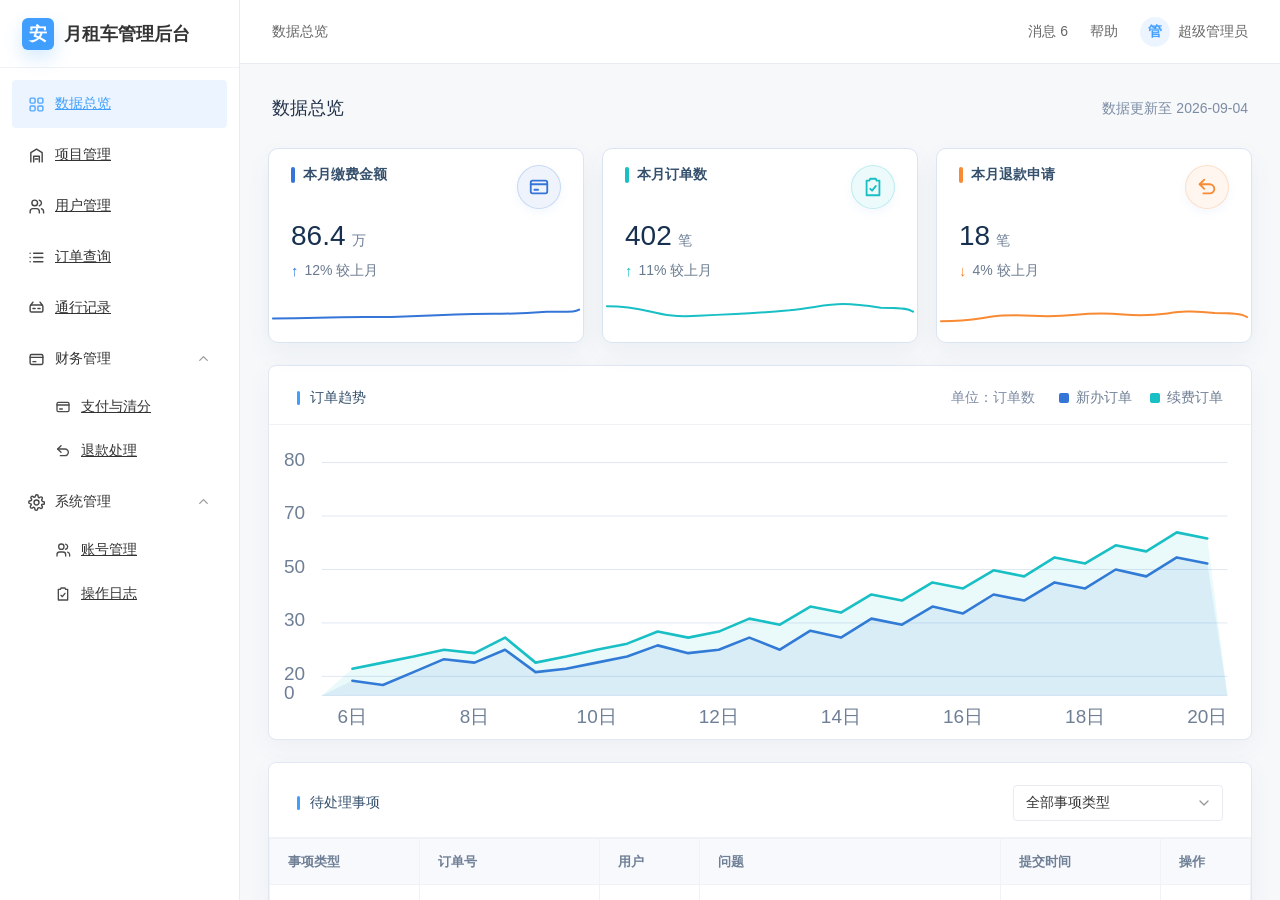
==== pages/dashboard.html @ 899faf57 "导入完整原型源码：页面、样式、脚本、静态页与资源 - css/ 共用样式与 9 个页面样式 - js/ 数据层、公共方法、各页面逻辑与 9 个页面渲染脚本 - pages/ 与 modals/ 独立静" ====
<!doctype html>
<html lang="zh-CN">
<head>
  <meta charset="UTF-8" />
  <meta name="viewport" content="width=device-width, initial-scale=1.0" />
  <title>数据总览 - 安商房车库月租PC管理后台</title>
  <link rel="stylesheet" href="../css/common.css">
  <link rel="stylesheet" href="../css/pages/dashboard.css">
</head>
<body>
  <section class="app">
    <aside class="sidebar">
      <div class="sidebar-logo"><div class="logo-mark">安</div><span>月租车管理后台</span></div>
      <nav class="menu">
        <a class="menu-item active" href="dashboard.html"><span class="menu-icon"><svg viewBox="0 0 24 24"><rect x="3" y="3" width="7" height="7" rx="1.5"/><rect x="14" y="3" width="7" height="7" rx="1.5"/><rect x="3" y="14" width="7" height="7" rx="1.5"/><rect x="14" y="14" width="7" height="7" rx="1.5"/></svg></span><span>数据总览</span></a>
        <a class="menu-item" href="project-list.html"><span class="menu-icon"><svg viewBox="0 0 24 24"><path d="M4 21V8l8-5 8 5v13"/><path d="M8 21v-8h8v8"/><path d="M10 17h4"/></svg></span><span>项目管理</span></a>
        <a class="menu-item" href="user-list.html"><span class="menu-icon"><svg viewBox="0 0 24 24"><path d="M16 21v-2a4 4 0 0 0-4-4H7a4 4 0 0 0-4 4v2"/><circle cx="9.5" cy="7" r="4"/><path d="M22 21v-2a4 4 0 0 0-3-3.87"/><path d="M16 3.13a4 4 0 0 1 0 7.75"/></svg></span><span>用户管理</span></a>
        <a class="menu-item" href="order-list.html"><span class="menu-icon"><svg viewBox="0 0 24 24"><path d="M8 6h13"/><path d="M8 12h13"/><path d="M8 18h13"/><path d="M3 6h.01"/><path d="M3 12h.01"/><path d="M3 18h.01"/></svg></span><span>订单查询</span></a>
        <a class="menu-item" href="passage-list.html"><span class="menu-icon"><svg viewBox="0 0 24 24"><rect x="3" y="7" width="18" height="10" rx="2"/><path d="M7 12h3"/><path d="M14 12h3"/><path d="M7 3l-3 4"/><path d="M17 3l3 4"/></svg></span><span>通行记录</span></a>
        <button class="menu-item menu-parent expanded"><span class="menu-parent-main"><span class="menu-icon"><svg viewBox="0 0 24 24"><rect x="3" y="5" width="18" height="14" rx="2"/><path d="M3 9h18"/><path d="M7 15h4"/></svg></span><span>财务管理</span></span><span class="menu-parent-arrow"><svg viewBox="0 0 24 24" aria-hidden="true"><path d="m6 9 6 6 6-6"/></svg></span></button>
        <div class="menu-submenu">
          <a class="menu-subitem" href="#"><span class="menu-subitem-icon"><svg viewBox="0 0 24 24"><rect x="3" y="5" width="18" height="14" rx="2"/><path d="M3 9h18"/><path d="M7 15h4"/></svg></span><span>支付与清分</span></a>
          <a class="menu-subitem" href="#"><span class="menu-subitem-icon"><svg viewBox="0 0 24 24"><path d="M9 14 4 9l5-5"/><path d="M4 9h11a5 5 0 1 1 0 10H8"/></svg></span><span>退款处理</span></a>
        </div>
        <button class="menu-item menu-parent expanded"><span class="menu-parent-main"><span class="menu-icon"><svg viewBox="0 0 24 24"><path d="M12 15.5a3.5 3.5 0 1 0 0-7 3.5 3.5 0 0 0 0 7Z"/><path d="M19.4 15a1.7 1.7 0 0 0 .34 1.88l.06.06a2 2 0 1 1-2.83 2.83l-.06-.06A1.7 1.7 0 0 0 15 19.4a1.7 1.7 0 0 0-1 .6 1.7 1.7 0 0 0-.4 1.1V21a2 2 0 0 1-4 0v-.1A1.7 1.7 0 0 0 8.6 19a1.7 1.7 0 0 0-1.88.34l-.06.06A2 2 0 1 1 3.83 16.57l.06-.06A1.7 1.7 0 0 0 4.6 15a1.7 1.7 0 0 0-.6-1 1.7 1.7 0 0 0-1.1-.4H3a2 2 0 0 1 0-4h.1A1.7 1.7 0 0 0 5 8.6a1.7 1.7 0 0 0-.34-1.88l-.06-.06A2 2 0 1 1 7.43 3.83l.06.06A1.7 1.7 0 0 0 9 4.6a1.7 1.7 0 0 0 1-.6 1.7 1.7 0 0 0 .4-1.1V3a2 2 0 0 1 4 0v.1A1.7 1.7 0 0 0 15 5a1.7 1.7 0 0 0 1.88-.34l.06-.06a2 2 0 1 1 2.83 2.83l-.06.06A1.7 1.7 0 0 0 19.4 9c.08.35.28.7.6 1 .32.32.68.52 1.1.6h.1a2 2 0 0 1 0 4h-.1a1.7 1.7 0 0 0-1.7.4Z"/></svg></span><span>系统管理</span></span><span class="menu-parent-arrow"><svg viewBox="0 0 24 24" aria-hidden="true"><path d="m6 9 6 6 6-6"/></svg></span></button>
        <div class="menu-submenu">
          <a class="menu-subitem" href="#"><span class="menu-subitem-icon"><svg viewBox="0 0 24 24"><path d="M16 21v-2a4 4 0 0 0-4-4H7a4 4 0 0 0-4 4v2"/><circle cx="9.5" cy="7" r="4"/><path d="M22 21v-2a4 4 0 0 0-3-3.87"/><path d="M16 3.13a4 4 0 0 1 0 7.75"/></svg></span><span>账号管理</span></a>
          <a class="menu-subitem" href="#"><span class="menu-subitem-icon"><svg viewBox="0 0 24 24"><path d="M9 3h6l1 2h3v16H5V5h3z"/><path d="M9 14l2 2 4-5"/></svg></span><span>操作日志</span></a>
        </div>
      </nav>
    </aside>
    <main class="main">
      <header class="topbar">
        <div class="breadcrumb">数据总览</div>
        <div class="topbar-actions"><span>消息 6</span><span>帮助</span><div class="account"><span class="avatar">管</span><span>超级管理员</span></div></div>
      </header>
      <section class="page">
        <div class="dashboard-page">
          <div class="dashboard-page-head">
            <h1 class="dashboard-page-title">数据总览</h1>
            <span class="dashboard-page-date">数据更新至 2026-09-04</span>
          </div>
          <section class="dashboard-section dashboard-overview-panel">
            <div class="dashboard-metric-grid">
              <div class="dashboard-metric" style="--dashboard-accent:#3475d7;--dashboard-icon-bg:rgba(52,117,215,.08);--dashboard-icon-border:rgba(52,117,215,.22)">
                <div class="dashboard-metric-head">
                  <div class="dashboard-metric-label">本月缴费金额</div>
                  <div class="dashboard-metric-icon"><svg viewBox="0 0 24 24"><rect x="3" y="5" width="18" height="14" rx="2"/><path d="M3 9h18"/><path d="M7 15h4"/></svg></div>
                </div>
                <div class="dashboard-metric-main">
                  <div class="dashboard-metric-value">86.4<span class="dashboard-metric-unit">万</span></div>
                  <div class="dashboard-metric-change"><span class="dashboard-metric-change-arrow">↑</span><span>12% 较上月</span></div>
                </div>
                <div class="dashboard-metric-sparkline"><svg viewBox="0 0 320 68" preserveAspectRatio="none" role="img" aria-label="本月缴费金额趋势"><path d="M 4 48 C 50 48, 50 46, 97 46 C 143 46, 143 44, 190 42 C 236 40, 236 43, 283 38 C 313 38, 313 38, 316 35" fill="none" stroke="#3475d7" stroke-width="2" stroke-linecap="round" stroke-linejoin="round" vector-effect="non-scaling-stroke"/></svg></div>
              </div>
              <div class="dashboard-metric" style="--dashboard-accent:#18bfc4;--dashboard-icon-bg:rgba(24,191,196,.08);--dashboard-icon-border:rgba(24,191,196,.22)">
                <div class="dashboard-metric-head">
                  <div class="dashboard-metric-label">本月订单数</div>
                  <div class="dashboard-metric-icon"><svg viewBox="0 0 24 24"><path d="M9 3h6l1 2h3v16H5V5h3z"/><path d="M9 14l2 2 4-5"/></svg></div>
                </div>
                <div class="dashboard-metric-main">
                  <div class="dashboard-metric-value">402<span class="dashboard-metric-unit">笔</span></div>
                  <div class="dashboard-metric-change"><span class="dashboard-metric-change-arrow">↑</span><span>11% 较上月</span></div>
                </div>
                <div class="dashboard-metric-sparkline"><svg viewBox="0 0 320 68" preserveAspectRatio="none" role="img" aria-label="本月订单数趋势"><path d="M 4 30 C 50 30, 50 48, 97 44 C 143 40, 143 42, 190 36 C 236 28, 236 22, 283 32 C 313 32, 313 36, 316 38" fill="none" stroke="#18bfc4" stroke-width="2" stroke-linecap="round" stroke-linejoin="round" vector-effect="non-scaling-stroke"/></svg></div>
              </div>
              <div class="dashboard-metric" style="--dashboard-accent:#f88a33;--dashboard-icon-bg:rgba(248,138,51,.08);--dashboard-icon-border:rgba(248,138,51,.22)">
                <div class="dashboard-metric-head">
                  <div class="dashboard-metric-label">本月退款申请</div>
                  <div class="dashboard-metric-icon"><svg viewBox="0 0 24 24"><path d="M9 14 4 9l5-5"/><path d="M4 9h11a5 5 0 1 1 0 10H8"/></svg></div>
                </div>
                <div class="dashboard-metric-main">
                  <div class="dashboard-metric-value">18<span class="dashboard-metric-unit">笔</span></div>
                  <div class="dashboard-metric-change"><span class="dashboard-metric-change-arrow">↓</span><span>4% 较上月</span></div>
                </div>
                <div class="dashboard-metric-sparkline"><svg viewBox="0 0 320 68" preserveAspectRatio="none" role="img" aria-label="本月退款申请趋势"><path d="M 4 52 C 50 52, 50 40, 97 44 C 143 48, 143 36, 190 42 C 236 48, 236 32, 283 40 C 313 40, 313 44, 316 46" fill="none" stroke="#f88a33" stroke-width="2" stroke-linecap="round" stroke-linejoin="round" vector-effect="non-scaling-stroke"/></svg></div>
              </div>
            </div>
          </section>
          <section class="dashboard-section dashboard-trend-panel">
            <div class="dashboard-trend-head">
              <h2 class="dashboard-trend-title">订单趋势</h2>
              <div class="dashboard-trend-meta">
                <span>单位：订单数</span>
                <div class="dashboard-trend-legend">
                  <span class="dashboard-trend-legend-item"><i class="dashboard-trend-legend-dot" style="background:#3475d7"></i>新办订单</span>
                  <span class="dashboard-trend-legend-item"><i class="dashboard-trend-legend-dot" style="background:#18bfc4"></i>续费订单</span>
                </div>
              </div>
            </div>
            <div class="dashboard-trend-chart">
              <svg class="dashboard-trend-svg" viewBox="0 0 1120 330" role="img" aria-label="2026-08-06 至 2026-09-04 新办订单和续费订单趋势">
                <g>
                  <line class="dashboard-chart-grid" x1="52" y1="18" x2="1102" y2="18"/><text class="dashboard-chart-axis" x="8" y="22">80</text>
                  <line class="dashboard-chart-grid" x1="52" y1="80" x2="1102" y2="80"/><text class="dashboard-chart-axis" x="8" y="84">70</text>
                  <line class="dashboard-chart-grid" x1="52" y1="142" x2="1102" y2="142"/><text class="dashboard-chart-axis" x="8" y="146">50</text>
                  <line class="dashboard-chart-grid" x1="52" y1="204" x2="1102" y2="204"/><text class="dashboard-chart-axis" x="8" y="208">30</text>
                  <line class="dashboard-chart-grid" x1="52" y1="266" x2="1102" y2="266"/><text class="dashboard-chart-axis" x="8" y="270">20</text>
                  <line class="dashboard-chart-grid" x1="52" y1="288" x2="1102" y2="288"/><text class="dashboard-chart-axis" x="8" y="292">0</text>
                </g>
                <polygon class="dashboard-chart-area" style="fill:#3475d7" points="52,288 87.4,271 122.8,276 158.2,261 193.6,246 229,250 264.4,235 299.8,261 335.2,257 370.6,250 406,243 441.4,230 476.8,239 512.2,235 547.6,221 583,235 618.4,213 653.8,221 689.2,199 724.6,206 760,185 795.4,193 830.8,171 866.2,178 901.6,157 937,164 972.4,142 1007.8,150 1043.2,128 1078.6,135 1102,288"/>
                <polyline class="dashboard-chart-line" style="stroke:#3475d7" points="87.4,271 122.8,276 158.2,261 193.6,246 229,250 264.4,235 299.8,261 335.2,257 370.6,250 406,243 441.4,230 476.8,239 512.2,235 547.6,221 583,235 618.4,213 653.8,221 689.2,199 724.6,206 760,185 795.4,193 830.8,171 866.2,178 901.6,157 937,164 972.4,142 1007.8,150 1043.2,128 1078.6,135"/>
                <polygon class="dashboard-chart-area" style="fill:#18bfc4" points="52,288 87.4,257 122.8,250 158.2,243 193.6,235 229,239 264.4,221 299.8,250 335.2,243 370.6,235 406,228 441.4,214 476.8,221 512.2,214 547.6,199 583,206 618.4,185 653.8,192 689.2,171 724.6,178 760,157 795.4,164 830.8,143 866.2,150 901.6,128 937,135 972.4,114 1007.8,121 1043.2,99 1078.6,106 1102,288"/>
                <polyline class="dashboard-chart-line" style="stroke:#18bfc4" points="87.4,257 122.8,250 158.2,243 193.6,235 229,239 264.4,221 299.8,250 335.2,243 370.6,235 406,228 441.4,214 476.8,221 512.2,214 547.6,199 583,206 618.4,185 653.8,192 689.2,171 724.6,178 760,157 795.4,164 830.8,143 866.2,150 901.6,128 937,135 972.4,114 1007.8,121 1043.2,99 1078.6,106"/>
                <g>
                  <text class="dashboard-chart-axis" text-anchor="middle" x="87.4" y="320">6日</text>
                  <text class="dashboard-chart-axis" text-anchor="middle" x="229" y="320">8日</text>
                  <text class="dashboard-chart-axis" text-anchor="middle" x="370.6" y="320">10日</text>
                  <text class="dashboard-chart-axis" text-anchor="middle" x="512.2" y="320">12日</text>
                  <text class="dashboard-chart-axis" text-anchor="middle" x="653.8" y="320">14日</text>
                  <text class="dashboard-chart-axis" text-anchor="middle" x="795.4" y="320">16日</text>
                  <text class="dashboard-chart-axis" text-anchor="middle" x="937" y="320">18日</text>
                  <text class="dashboard-chart-axis" text-anchor="middle" x="1078.6" y="320">20日</text>
                </g>
              </svg>
            </div>
          </section>
          <section class="dashboard-section dashboard-pending-panel">
            <div class="dashboard-pending-head">
              <h2 class="dashboard-trend-title">待处理事项</h2>
              <div class="dashboard-pending-head-actions">
                <div class="filter-dropdown">
                  <button class="select-trigger" type="button"><span>全部事项类型</span><svg viewBox="0 0 24 24" aria-hidden="true"><path d="m6 9 6 6 6-6"/></svg></button>
                  <div class="select-menu" role="listbox">
                    <button type="button" class="select-option active">全部事项类型</button>
                    <button type="button" class="select-option">通行同步异常</button>
                    <button type="button" class="select-option">退款待审批</button>
                    <button type="button" class="select-option">退款待线下处理</button>
                  </div>
                </div>
              </div>
            </div>
            <div class="dashboard-pending-table-wrap">
              <table class="dashboard-pending-table">
                <thead>
                  <tr>
                    <th style="width:150px">事项类型</th>
                    <th style="width:180px">订单号</th>
                    <th style="width:100px">用户</th>
                    <th>问题</th>
                    <th style="width:160px">提交时间</th>
                    <th style="width:90px">操作</th>
                  </tr>
                </thead>
                <tbody>
                  <tr>
                    <td><span class="tag tag-warning">通行同步异常</span></td>
                    <td>AS202608280017</td>
                    <td>陈涛</td>
                    <td class="pending-issue">等待一路停车平台回执，支持重新同步</td>
                    <td>2026-08-28 11:30</td>
                    <td><button class="btn-text pending-action">去处理</button></td>
                  </tr>
                  <tr>
                    <td><span class="tag tag-warning">退款待审批</span></td>
                    <td>AS20260812009</td>
                    <td>周伟</td>
                    <td class="pending-issue">车辆出售，提前结束月租，预计退款 ¥860.00</td>
                    <td>2026-08-28 10:16</td>
                    <td><button class="btn-text pending-action">去审核</button></td>
                  </tr>
                  <tr>
                    <td><span class="tag tag-warning">退款待线下处理</span></td>
                    <td>AS202608280017</td>
                    <td>陈涛</td>
                    <td class="pending-issue">退款审批已通过，等待登记线下退款结果</td>
                    <td>2026-08-29 09:18</td>
                    <td><button class="btn-text pending-action">去登记</button></td>
                  </tr>
                </tbody>
              </table>
            </div>
          </section>
        </div>
      </section>
    </main>
  </section>
</body>
</html>
---- css/common.css ----
:root {
      --as-primary: #409eff;
      --as-primary-hover: #66b1ff;
      --as-primary-active: #3a8ee6;
      --as-primary-soft: rgba(64, 158, 255, 0.10);
      --as-primary-light: #ecf5ff;
      --as-bg-page: #f7f8fa;
      --as-bg-sidebar: #ffffff;
      --as-bg-card: #ffffff;
      --as-bg-table-head: #eef2f6;
      --as-bg-table-stripe: #fafbfe;
      --as-text-main: #333333;
      --as-text-sub: #666666;
      --as-text-muted: #999999;
      --as-text-inverse: #ffffff;
      --as-border: #e8ebf2;
      --as-border-light: #f0f2f5;
      --as-success: #14c075;
      --as-warning: #f88a33;
      --as-danger: #f66867;
      --as-info: #409eff;
      --as-chart-cyan: #00cc99;
      --as-shadow: 0 4px 14px rgba(36, 56, 128, 0.04);
    }

* { box-sizing: border-box; }

html {
      min-height: 100%;
      background: var(--as-bg-page);
    }

body {
      margin: 0;
      min-height: 100vh;
      font-family: -apple-system, BlinkMacSystemFont, "Segoe UI", "PingFang SC", "Microsoft YaHei", Arial, sans-serif;
      font-size: 14px;
      color: var(--as-text-main);
      background: #f7f8fa;
      overflow: hidden;
    }

button, input, select, textarea { font: inherit; }

button { cursor: pointer; }

.form-item { margin-bottom: 18px; }

.form-label { margin-bottom: 8px; color: var(--as-text-sub); }

.form-control {
      width: 100%;
      height: 38px;
      border: 1px solid var(--as-border);
      border-radius: 4px;
      padding: 0 12px;
      color: var(--as-text-main);
      background: #fff;
      outline: none;
    }

.form-control:focus { border-color: var(--as-primary); box-shadow: 0 0 0 3px var(--as-primary-soft); }

.app { height: 100vh; display: grid; grid-template-columns: 240px 1fr; overflow: hidden; background: #f7f8fa; }

.hidden { display: none !important; }

.sidebar {
      background: var(--as-bg-sidebar);
      border-right: 1px solid var(--as-border);
      display: flex;
      flex-direction: column;
      min-width: 0;
    }

.sidebar-logo {
      height: 68px;
      display: flex;
      align-items: center;
      gap: 10px;
      padding: 0 22px;
      font-size: 18px;
      font-weight: 700;
      color: var(--as-text-main);
      border-bottom: 1px solid var(--as-border-light);
      white-space: nowrap;
    }

.logo-mark {
      width: 32px;
      height: 32px;
      border-radius: 6px;
      background: var(--as-primary);
      color: #fff;
      display: grid;
      place-items: center;
      font-weight: 700;
      box-shadow: 0 8px 18px rgba(64, 158, 255, 0.22);
    }

.menu { padding: 12px 0 18px; overflow: auto; }

.menu-item {
      height: 48px;
      margin: 0 12px 3px;
      padding: 0 15px;
      border-radius: 4px;
      display: flex;
      align-items: center;
      gap: 10px;
      font-size: 14px;
      font-weight: 400;
      color: var(--as-text-main);
      border: 0;
      background: transparent;
      width: calc(100% - 24px);
      text-align: left;
    }

.menu-item:hover { background: #f4f7ff; color: var(--as-primary); }

.menu-item.active { background: var(--as-primary-light); color: var(--as-primary); font-weight: 400; box-shadow: none; }

.menu-icon { width: 18px; height: 18px; display: grid; place-items: center; color: currentColor; opacity: .9; }

.menu-icon svg { width: 17px; height: 17px; stroke: currentColor; stroke-width: 2; fill: none; stroke-linecap: round; stroke-linejoin: round; }

.menu-parent { justify-content: space-between; }

.menu-parent-main { display: inline-flex; align-items: center; gap: 10px; min-width: 0; }

.menu-parent-arrow { width: 16px; height: 16px; display: grid; place-items: center; color: var(--as-text-muted); transition: transform .16s ease; }

.menu-parent-arrow svg { width: 15px; height: 15px; stroke: currentColor; stroke-width: 2; fill: none; stroke-linecap: round; stroke-linejoin: round; }

.menu-parent.expanded .menu-parent-arrow { transform: rotate(180deg); }

.menu-submenu { padding: 0 0 4px; }

.menu-subitem { height: 42px; margin: 0 12px 2px; padding: 0 15px 0 43px; border: 0; border-radius: 4px; background: transparent; color: var(--as-text-main); font-size: 14px; font-weight: 400; text-align: left; width: calc(100% - 24px); display: flex; align-items: center; gap: 10px; }

.menu-subitem:hover { background: #f4f7ff; color: var(--as-primary); }

.menu-subitem.active { background: var(--as-primary-light); color: var(--as-primary); }

.menu-subitem-icon { width: 16px; height: 16px; display: grid; place-items: center; color: currentColor; opacity: .88; }

.menu-subitem-icon svg { width: 16px; height: 16px; stroke: currentColor; stroke-width: 2; fill: none; stroke-linecap: round; stroke-linejoin: round; }

.main { min-width: 0; min-height: 0; display: grid; grid-template-rows: 64px 1fr; }

.topbar {
      height: 64px;
      background: #fff;
      border-bottom: 1px solid var(--as-border);
      display: flex;
      align-items: center;
      justify-content: space-between;
      padding: 0 32px;
    }

.breadcrumb { color: var(--as-text-sub); }

.topbar-actions { display: flex; align-items: center; gap: 22px; color: var(--as-text-sub); }

.account { display: flex; align-items: center; gap: 8px; }

.avatar { width: 30px; height: 30px; border-radius: 50%; display: grid; place-items: center; color: var(--as-primary); background: var(--as-primary-soft); font-weight: 700; }

.page { min-height: 0; overflow: auto; padding: 24px 28px 34px; }

.page-header { display: flex; flex-wrap: wrap; align-items: center; justify-content: space-between; gap: 12px; min-width: 0; margin-bottom: 18px; }

.page-title { font-size: 24px; line-height: 1.25; font-weight: 700; margin: 0; }

.btn {
      height: 36px;
      padding: 0 16px;
      border-radius: 4px;
      border: 1px solid var(--as-border);
      background: #fff;
      color: var(--as-text-main);
      display: inline-flex;
      align-items: center;
      justify-content: center;
      gap: 6px;
      white-space: nowrap;
    }

.btn:hover { border-color: var(--as-primary); color: var(--as-primary); }

.btn-primary { background: var(--as-primary); border-color: var(--as-primary); color: #fff; }

.btn-primary:hover { background: var(--as-primary-hover); border-color: var(--as-primary-hover); color: #fff; }

.btn-danger { background: var(--as-danger); border-color: var(--as-danger); color: #fff; }

.btn-text { height: auto; padding: 0; border: 0; background: transparent; color: var(--as-primary); }

.btn-text.danger { color: var(--as-danger); }

.modal.invoice-preview-modal { width: min(760px, calc(100vw - 48px)); max-height: calc(100vh - 48px); }
.modal.invoice-preview-modal .modal-body { max-height: calc(100vh - 180px); overflow: auto; background: #f6f8fb; }

.panel {
      background: #fff;
      border-radius: 10px;
      border: 1px solid #dbe5f2;
      box-shadow: 0 10px 26px rgba(39, 79, 143, .06);
      margin-bottom: 18px;
      overflow: hidden;
    }

.list-panel {
      background: #fff;
      border-radius: 10px;
      border: 1px solid #dbe5f2;
      box-shadow: 0 10px 26px rgba(39, 79, 143, .06);
      overflow: hidden;
    }

.list-panel > .filter-bar {
      margin-bottom: 14px;
      padding: 0;
      border-bottom: 0;
      background: transparent;
      gap: 8px 10px;
    }

.list-panel > .tabs {
      padding: 0 0 14px;
      background: transparent;
    }

.list-panel > table,
    .list-panel > .pager {
      background: #fff;
    }

.list-panel > table {
      border-radius: 0;
      overflow: hidden;
    }

.list-panel > .pager {
      border-radius: 0;
    }

.panel-header {
      min-height: 56px;
      display: flex;
      align-items: center;
      justify-content: space-between;
      padding: 0 22px;
      border-bottom: 1px solid var(--as-border-light);
    }

.data-panel-title { font-size: 16px; font-weight: 700; }

.filter-bar { display: flex; flex-wrap: wrap; gap: 12px 14px; align-items: center; padding: 18px 22px; border-bottom: 1px solid var(--as-border-light); background: #fff; }

.input, .select {
      height: 36px;
      min-width: 160px;
      border: 1px solid var(--as-border);
      border-radius: 4px;
      background: #fff;
      color: var(--as-text-main);
      padding: 0 12px;
      display: inline-flex;
      align-items: center;
    }

input.input { outline: none; }

input.input:focus, .select-trigger:focus { border-color: var(--as-primary); box-shadow: 0 0 0 3px var(--as-primary-soft); }

/* 日期输入框：日历图标移到最右边 */
input[type="date"].input {
  padding-right: 12px;
  position: relative;
  display: flex;
  flex-direction: row-reverse;
  justify-content: flex-start;
}

input[type="date"].input::-webkit-calendar-picker-indicator {
  position: absolute;
  right: 12px;
  cursor: pointer;
}

.filter-dropdown { position: relative; min-width: 164px; }

.select-trigger {
      height: 36px;
      width: 100%;
      border: 1px solid var(--as-border);
      border-radius: 4px;
      background: #fff;
      color: var(--as-text-main);
      padding: 0 10px 0 12px;
      outline: none;
      display: flex;
      align-items: center;
      justify-content: space-between;
      text-align: left;
    }

.select-trigger:hover, .filter-dropdown.open .select-trigger { border-color: var(--as-primary); }

.select-trigger svg { width: 16px; height: 16px; stroke: var(--as-text-muted); stroke-width: 2; fill: none; stroke-linecap: round; stroke-linejoin: round; transition: transform .16s ease; }

.filter-dropdown.open .select-trigger svg { transform: rotate(180deg); stroke: var(--as-primary); }

.select-menu {
      position: absolute;
      z-index: 12;
      top: calc(100% + 4px);
      left: 0;
      width: 100%;
      display: none;
      padding: 4px 0;
      background: #fff;
      border: 1px solid #dbe3f4;
      border-radius: 4px;
      box-shadow: 0 8px 18px rgba(36, 56, 128, .14);
    }

.filter-dropdown.open .select-menu { display: block; }

.select-option {
      width: 100%;
      min-height: 32px;
      padding: 0 12px;
      border: 0;
      background: #fff;
      color: var(--as-text-main);
      text-align: left;
      white-space: nowrap;
    }

.select-option:hover { background: #f4f7ff; color: var(--as-primary); }

.select-option.active { background: var(--as-primary-light); color: var(--as-primary); font-weight: 700; }

table { width: 100%; border-collapse: collapse; table-layout: fixed; font-size: 14px; border: 1px solid var(--as-border-light); }

th { height: 54px; padding: 0 18px; background: var(--as-bg-table-head); color: var(--as-text-main); text-align: left; font-weight: 700; border-bottom: 1px solid var(--as-border-light); border-right: 1px solid var(--as-border-light); }

th:last-child { border-right: 0; }

td { height: 56px; padding: 0 18px; color: var(--as-text-main); border-bottom: 1px solid var(--as-border-light); border-right: 1px solid var(--as-border-light); white-space: nowrap; overflow: hidden; text-overflow: ellipsis; }

td:last-child { border-right: 0; }

.table-cell-ellipsis { display: block; overflow: hidden; text-overflow: ellipsis; white-space: nowrap; }

tr:nth-child(even) td { background: var(--as-bg-table-stripe); }

tr:hover td { background: #f3f6ff; }

.table-actions { display: flex; gap: 12px; align-items: center; }

.user-cell { display: flex; align-items: center; gap: 10px; min-width: 0; }

.user-cell-avatar { flex: 0 0 auto; width: 32px; height: 32px; display: grid; place-items: center; border-radius: 50%; background: var(--as-primary-soft); color: var(--as-primary); font-size: 13px; font-weight: 700; }

.user-cell-copy { min-width: 0; line-height: 1.35; }

.user-cell-name { overflow: hidden; text-overflow: ellipsis; white-space: nowrap; color: var(--as-text-main); }

.user-vehicle { color: var(--as-text-main); }

.user-vehicle-more { margin-left: 4px; color: var(--as-text-sub); font-size: 12px; }

.pager { height: 52px; display: flex; justify-content: flex-end; align-items: center; gap: 8px; color: var(--as-text-sub); padding: 0 18px; border-top: 1px solid var(--as-border-light); }

.page-box { width: 28px; height: 28px; border: 1px solid var(--as-border); border-radius: 4px; display: grid; place-items: center; background: #fff; }

.page-box.active { background: var(--as-primary); color: #fff; border-color: var(--as-primary); }

.tag { display: inline-flex; align-items: center; height: 24px; padding: 0 8px; border-radius: 3px; font-size: 12px; border: 1px solid transparent; }

.tag-info { color: var(--as-info); background: rgba(64, 158, 255, 0.10); border-color: rgba(64, 158, 255, 0.24); }

.tag-success { color: #0c9b5d; background: rgba(20, 192, 117, 0.10); border-color: rgba(20, 192, 117, 0.24); }

.tag-warning { color: #c46618; background: rgba(248, 138, 51, 0.12); border-color: rgba(248, 138, 51, 0.28); }

.tag-danger { color: #d94c4b; background: rgba(246, 104, 103, 0.10); border-color: rgba(246, 104, 103, 0.26); }

.tag-gray { color: #777; background: #f2f3f5; border-color: #e2e5ea; }

.tabs { display: flex; gap: 8px; padding: 16px 22px 0; background: #fff; }

.detail-page-section { background: #fff; padding: 26px 28px; margin-bottom: 18px; border: 1px solid #dbe5f2; border-radius: 10px; box-shadow: 0 10px 26px rgba(39, 79, 143, .06); }

.detail-page-title { margin: 0 0 26px; font-size: 18px; line-height: 1.4; font-weight: 700; }

.detail-info-grid { display: grid; grid-template-columns: repeat(2, minmax(0, 1fr)); gap: 24px 72px; }

.detail-info-item { display: grid; grid-template-columns: 118px minmax(0, 1fr); gap: 18px; align-items: start; min-height: 28px; }

.detail-info-label { color: var(--as-text-muted); line-height: 1.6; }

.detail-info-value { color: var(--as-text-main); line-height: 1.6; min-width: 0; }

.detail-info-value a { color: var(--as-primary); }

.detail-fee-list { display: grid; gap: 22px; max-width: 980px; }

.detail-fee-item { display: grid; grid-template-columns: repeat(4, minmax(0, 1fr)); gap: 24px 42px; }

.detail-fee-field { min-width: 0; }

.detail-fee-label { margin-bottom: 5px; color: var(--as-text-muted); line-height: 1.6; }

.detail-fee-value { color: var(--as-text-main); line-height: 1.6; }

.detail-notice-list { display: grid; gap: 18px; max-width: 980px; }

.detail-notice-item { display: grid; grid-template-columns: minmax(0, 1fr) minmax(0, 1fr) auto; align-items: center; gap: 24px; }

.detail-notice-name { color: var(--as-text-main); }

.detail-notice-file { min-width: 0; color: var(--as-text-sub); overflow: hidden; text-overflow: ellipsis; white-space: nowrap; }

.edit-create-flow { padding-top: 0; }

.edit-create-panel { border-top: 0; padding: 30px 34px 8px; }

.edit-create-panel .edit-module-title { margin-top: 44px; }

.inner-page-head { height: 50px; display: flex; align-items: center; gap: 20px; margin: -4px 0 16px; padding: 0; background: #fff; }

.inner-page-back { display: inline-flex; align-items: center; gap: 4px; padding: 0; border: 0; background: transparent; color: var(--as-text-sub); font-size: 14px; }

.inner-page-back:hover { color: var(--as-primary); }

.inner-page-back-arrow { font-size: 20px; line-height: 1; }

.inner-page-title { margin: 0; color: #26364a; font-size: 16px; line-height: 1.4; font-weight: 700; }

.modal-form-grid { display: grid; grid-template-columns: repeat(2, minmax(0, 1fr)); gap: 18px 22px; }

.modal-tip { margin: 0 0 16px; color: var(--as-text-sub); font-size: 13px; line-height: 1.7; }

.modal-tip strong { color: var(--as-text-main); }

.modal-form-field label { display: block; margin-bottom: 8px; color: var(--as-text-main); font-size: 15px; font-weight: 700; }

.modal-form-field.full { grid-column: 1 / -1; }

.modal-form-field .form-control { width: 100%; }

/* 表单行布局：label 和输入框左右排列 */
.modal-form-row {
  display: grid;
  grid-template-columns: 90px minmax(0, 1fr);
  align-items: center;
  column-gap: 12px;
  margin-bottom: 18px;
}

.modal-form-row label {
  margin-bottom: 0;
  color: var(--as-text-main);
  font-size: 15px;
  font-weight: 700;
  white-space: nowrap;
}

.modal-form-row .form-control {
  width: 100%;
}

/* 日志详情列表 */
.log-detail-list {
  display: flex;
  flex-direction: column;
  gap: 12px;
}

.log-detail-item {
  display: grid;
  grid-template-columns: 90px minmax(0, 1fr);
  align-items: flex-start;
  column-gap: 12px;
  line-height: 1.6;
}

.log-detail-label {
  color: var(--as-text-sub);
  font-size: 14px;
  font-weight: 700;
  white-space: nowrap;
}

.log-detail-value {
  color: var(--as-text-main);
  font-size: 14px;
  word-break: break-word;
}

.fee-unit { position: absolute; top: 50%; right: 11px; transform: translateY(-50%); color: var(--as-text-muted); font-size: 12px; pointer-events: none; }

@media (max-width: 720px) {
      .detail-fee-item, .detail-notice-item { grid-template-columns: 1fr; gap: 10px; }
      .create-fee-item { padding: 0 0 22px; }
      .create-fee-basic-grid, .create-fee-detail-grid { grid-template-columns: 1fr; gap: 16px; }
      .create-fee-basic-grid { padding: 0 0 18px; }
      .create-notice-item { padding-bottom: 22px; }
      .create-notice-item + .create-notice-item { padding-top: 22px; }
      .create-notice-item .create-form-grid { grid-template-columns: 1fr; gap: 16px; }
      .modal-form-grid { grid-template-columns: 1fr; }
      .modal-form-field.full { grid-column: auto; }}

@media (max-width: 1180px) {
      .detail-info-grid { grid-template-columns: 1fr; }
      .detail-fee-item { grid-template-columns: repeat(2, minmax(0, 1fr)); }
      .create-stepper { margin-left: 0; margin-right: 0; }
      .create-form-grid { grid-template-columns: 1fr; }
      .create-form-field.full { grid-column: auto; }}

@media (max-width: 720px) {
      .detail-fee-item, .detail-notice-item { grid-template-columns: 1fr; }}

.drawer-mask, .modal-mask { position: fixed; inset: 0; background: rgba(20, 30, 55, .22); display: none; z-index: 20; }

.drawer-mask.open, .modal-mask.open { display: block; }

.drawer { position: absolute; top: 0; right: 0; width: 620px; height: 100%; background: #fff; box-shadow: -10px 0 30px rgba(36, 56, 128, .16); display: grid; grid-template-rows: 64px 1fr 60px; }

.drawer-head { display: flex; align-items: center; justify-content: space-between; padding: 0 22px; border-bottom: 1px solid var(--as-border-light); font-size: 18px; font-weight: 700; }

.drawer-body { padding: 20px 22px; overflow: auto; background: #fff; }

.drawer-foot { display: flex; align-items: center; justify-content: flex-end; gap: 10px; padding: 0 22px; border-top: 1px solid var(--as-border-light); }

.detail-section { border: 1px solid var(--as-border-light); border-radius: 4px; margin-bottom: 14px; overflow: hidden; }

.detail-title { height: 42px; display: flex; align-items: center; padding: 0 14px; background: var(--as-bg-table-head); font-weight: 700; }

.detail-grid { display: grid; grid-template-columns: repeat(2, minmax(0, 1fr)); gap: 14px 20px; padding: 16px; }

.field-label { color: var(--as-text-muted); font-size: 12px; margin-bottom: 4px; }

.field-value { color: var(--as-text-main); line-height: 1.5; }

.modal { position: absolute; left: 50%; top: 50%; transform: translate(-50%, -50%); width: 520px; background: #fff; border-radius: 4px; box-shadow: 0 16px 44px rgba(36, 56, 128, .18); overflow: hidden; }

.modal-head { height: 56px; display: flex; align-items: center; justify-content: space-between; padding: 0 22px; border-bottom: 1px solid var(--as-border-light); font-weight: 700; font-size: 16px; }

.modal-body { padding: 22px; color: var(--as-text-sub); line-height: 1.8; }

.modal-foot { height: 60px; display: flex; align-items: center; justify-content: flex-end; gap: 10px; padding: 0 22px; border-top: 1px solid var(--as-border-light); }

textarea.form-control { height: 96px; resize: none; padding-top: 10px; line-height: 1.5; }

.modal-form-field.has-error .form-control { border-color: var(--as-danger); }

.modal-field-error { min-height: 18px; margin-top: 5px; color: var(--as-danger); font-size: 12px; line-height: 1.5; }

.modal-field-error:empty { display: none; }

.empty { height: 180px; display: grid; place-items: center; color: var(--as-text-muted); }

@media (max-width: 1180px) {
      .login-screen { grid-template-columns: minmax(0, 1fr) 400px; }
      .login-brand { padding: 48px; }
      .login-panel-wrap { padding: 24px; }}

@media (max-width: 920px) {
      .login-screen { grid-template-columns: 1fr; }
      .login-brand { padding: 40px; }
      .login-panel-wrap { align-items: flex-start; padding: 0 40px 40px; }}
---- css/pages/dashboard.css ----
.dashboard-page { min-width: 0; color: var(--as-text-main); font-size: 14px; }

.dashboard-page-head { display: flex; align-items: center; justify-content: space-between; min-height: 42px; margin-bottom: 18px; padding: 0 4px; }

.dashboard-page-title { margin: 0; font-size: 18px; line-height: 1.3; font-weight: 400; color: #22324a; }

.dashboard-page-title strong { font-weight: 400; }

.dashboard-page-date { color: #7c8ca4; font-size: 14px; font-weight: 400; }

.dashboard-section { margin-bottom: 22px; background: #fff; border: 1px solid #e1e8f4; border-radius: 8px; box-shadow: 0 8px 24px rgba(38, 73, 130, .05); overflow: hidden; }

.dashboard-overview-panel { background: transparent; border: 0; box-shadow: none; overflow: visible; }

.dashboard-metric-grid { display: grid; grid-template-columns: repeat(3, minmax(0, 1fr)); gap: 18px; }

.dashboard-metric {
      position: relative;
      height: 195px;
      min-height: 195px;
      padding: 16px 22px 10px;
      border: 1px solid #dbe5f2;
      border-radius: 10px;
      background: #fff;
      box-shadow: 0 10px 26px rgba(39, 79, 143, .06);
      overflow: hidden;
      display: flex;
      flex-direction: column;
    }

.dashboard-metric-head { display: flex; align-items: flex-start; justify-content: space-between; gap: 12px; }

.dashboard-metric-label { position: relative; padding-left: 12px; color: #35506d; font-size: 14px; line-height: 1.4; font-weight: 700; }

.dashboard-metric-label::before { content: ''; position: absolute; left: 0; top: 50%; width: 4px; height: 16px; transform: translateY(-50%); border-radius: 2px; background: var(--dashboard-accent); }

.dashboard-metric-main { display: flex; flex-direction: column; justify-content: center; min-height: 50px; margin-top: 12px; }

.dashboard-metric-value { color: #17304f; font-family: inherit; font-size: 28px; line-height: 1.1; font-weight: 400; font-variant-numeric: tabular-nums; letter-spacing: 0; }

.dashboard-metric-unit { margin-left: 6px; color: #6d7e96; font-family: inherit; font-size: 14px; font-weight: 400; font-variant-numeric: normal; }

.dashboard-metric-change { display: flex; align-items: center; gap: 6px; margin-top: 10px; color: #6a7a8f; font-size: 14px; font-weight: 400; }

.dashboard-metric-change-arrow { color: var(--dashboard-accent); font-size: 15px; line-height: 1; font-weight: 400; }

.dashboard-metric-icon { flex: 0 0 auto; width: 44px; height: 44px; display: grid; place-items: center; border: 1px solid var(--dashboard-icon-border); border-radius: 50%; background: var(--dashboard-icon-bg); color: var(--dashboard-accent); box-shadow: 0 4px 10px rgba(52, 117, 215, .06); }

.dashboard-metric-icon svg { width: 22px; height: 22px; stroke: currentColor; stroke-width: 2; fill: none; stroke-linecap: round; stroke-linejoin: round; }

.dashboard-metric-sparkline { width: calc(100% + 44px); align-self: stretch; margin: auto -22px 0; padding-top: 0; }

.dashboard-metric-sparkline svg { width: 100%; height: 46px; display: block; overflow: visible; }

.dashboard-metric-sparkline-fill { fill: var(--dashboard-accent-soft); }

.dashboard-metric-sparkline-line { fill: none; stroke: var(--dashboard-accent); stroke-width: 2.4; stroke-linecap: round; stroke-linejoin: round; }

.dashboard-metric:nth-child(1) { --dashboard-accent: #3475d7; --dashboard-accent-soft: rgba(52, 117, 215, .12); --dashboard-icon-bg: #eef5ff; --dashboard-icon-border: #bfd5fb; }

.dashboard-metric:nth-child(2) { --dashboard-accent: #2c91c9; --dashboard-accent-soft: rgba(44, 145, 201, .12); --dashboard-icon-bg: #eefaff; --dashboard-icon-border: #b9e2f3; }

.dashboard-metric:nth-child(3) { --dashboard-accent: #3d83ca; --dashboard-accent-soft: rgba(61, 131, 202, .12); --dashboard-icon-bg: #f0f7ff; --dashboard-icon-border: #c6ddf6; }

.dashboard-trend-panel { min-height: 0; }

.dashboard-trend-head { display: flex; align-items: center; justify-content: space-between; gap: 20px; padding: 22px 28px 16px; border-bottom: 1px solid var(--as-border-light); }

.dashboard-trend-title { display: flex; align-items: center; gap: 10px; margin: 0; color: #35506d; font-size: 14px; line-height: 1.4; font-weight: 400; }

.dashboard-trend-title::before { content: ''; width: 3px; height: 14px; border-radius: 2px; background: var(--as-primary); }

.dashboard-trend-meta { display: flex; align-items: center; gap: 24px; color: #7c8ca4; font-size: 14px; font-weight: 400; }

.dashboard-trend-legend { display: flex; align-items: center; gap: 18px; }

.dashboard-trend-legend-item { display: inline-flex; align-items: center; gap: 7px; color: #6f7f95; white-space: nowrap; font-weight: 400; }

.dashboard-trend-legend-dot { width: 10px; height: 10px; border-radius: 2px; }

.dashboard-trend-chart { padding: 22px 8px 8px; }

.dashboard-trend-chart svg { width: 100%; height: auto; display: block; overflow: visible; }

.dashboard-trend-chart .dashboard-chart-line { stroke-width: 3; }

.dashboard-trend-chart .dashboard-chart-area { opacity: .09; }

.dashboard-trend-chart .dashboard-chart-point { stroke-width: 2.5; }

.dashboard-pending-panel { display: flex; flex-direction: column; margin-bottom: 0; overflow: visible; }

.dashboard-pending-head { display: flex; align-items: center; justify-content: space-between; gap: 20px; padding: 22px 28px 16px; border-bottom: 1px solid var(--as-border-light); position: relative; z-index: 2; }

.dashboard-pending-head-actions { display: flex; align-items: center; gap: 12px; margin-left: auto; }

.dashboard-pending-head-actions .filter-dropdown { min-width: 210px; }

.dashboard-pending-table-wrap { overflow-x: auto; }

.dashboard-pending-table { min-width: 960px; }

.dashboard-pending-table th { height: 46px; background: #f7f9fc; color: #6f7f95; font-size: 13px; }

.dashboard-pending-table td { height: 58px; }

.dashboard-pending-table .pending-issue { color: #5f7189; }

.dashboard-pending-table .pending-action { color: var(--as-primary); font-weight: 700; }

.dashboard-chart-grid { stroke: #dce5f1; stroke-width: 1; }

.dashboard-chart-axis { fill: #6f7f95; font-size: 22px; font-weight: 400; }

.dashboard-chart-line { fill: none; stroke-width: 3; stroke-linecap: round; stroke-linejoin: round; }

.dashboard-chart-area { fill: #edf4ff; opacity: .8; }

.dashboard-chart-point { fill: #fff; stroke-width: 2.5; }

.dashboard-secondary-grid {
      display: grid;
      grid-template-columns: minmax(0, 1.6fr) minmax(300px, 1fr);
      gap: 18px;
      align-items: stretch;
      margin-bottom: 22px;
    }

.dashboard-secondary-grid .dashboard-section {
      height: auto;
      margin-bottom: 0;
      border-color: #dbe5f2;
      border-radius: 10px;
      box-shadow: 0 10px 26px rgba(39, 79, 143, .06);
    }

.dashboard-secondary-grid .dashboard-trend-panel { min-height: 0; }

.dashboard-notice-head {
      display: flex;
      align-items: center;
      justify-content: space-between;
      gap: 20px;
      padding: 22px 28px 16px;
      border-bottom: 1px solid var(--as-border-light);
    }

.dashboard-notice-total { color: #8a98ab; font-size: 14px; font-weight: 400; white-space: nowrap; }

.dashboard-notice-list { min-height: 0; display: flex; flex: 1; flex-direction: column; padding: 8px 14px 14px; }

.dashboard-notice-item {
      width: 100%;
      min-height: 58px;
      display: flex;
      align-items: center;
      gap: 11px;
      padding: 0 10px;
      border: 0;
      border-bottom: 1px solid #edf1f7;
      background: transparent;
      color: #334861;
      font: inherit;
      text-align: left;
      cursor: pointer;
      flex: 1;
    }

.dashboard-notice-item:last-child { border-bottom: 0; }

.dashboard-notice-item:hover { background: #f7faff; }

.dashboard-notice-icon {
      flex: 0 0 auto;
      width: 30px;
      height: 30px;
      display: grid;
      place-items: center;
      border: 1px solid #d5e2f4;
      border-radius: 50%;
      background: #f1f6fd;
      color: #3475d7;
    }

.dashboard-notice-icon svg { width: 16px; height: 16px; stroke: currentColor; stroke-width: 2; fill: none; stroke-linecap: round; stroke-linejoin: round; }

.dashboard-notice-label { min-width: 0; flex: 1; color: #425873; font-size: 14px; font-weight: 400; }

.dashboard-notice-count { min-width: 26px; color: #1b4f9b; font-size: 18px; line-height: 1; font-weight: 400; text-align: right; font-variant-numeric: tabular-nums; }

.dashboard-notice-arrow { flex: 0 0 auto; color: #99a8ba; font-size: 22px; line-height: 1; }

.dashboard-notice-empty { padding: 38px 10px; color: #8a98ab; font-size: 13px; text-align: center; }

.dashboard-finance-panel { margin-bottom: 0; border-color: #dbe5f2; border-radius: 10px; box-shadow: 0 10px 26px rgba(39, 79, 143, .06); }

.dashboard-finance-head { display: flex; align-items: center; justify-content: space-between; gap: 20px; padding: 22px 28px 16px; border-bottom: 1px solid var(--as-border-light); }

.dashboard-finance-table-wrap { overflow-x: auto; }

.dashboard-finance-summary-table { width: 100%; min-width: 900px; border-collapse: collapse; table-layout: fixed; color: #425873; font-size: 14px; font-weight: 400; }

.dashboard-finance-summary-table th { height: 46px; padding: 0 14px; background: #f7f9fc; color: #6f7f95; font-size: 14px; font-weight: 400; text-align: left; white-space: nowrap; }

.dashboard-finance-summary-table td { height: 52px; padding: 0 14px; border-top: 1px solid #edf1f7; color: #425873; font-size: 14px; font-weight: 400; font-variant-numeric: tabular-nums; white-space: nowrap; }

.dashboard-finance-summary-table th:nth-child(1),
.dashboard-finance-summary-table td:nth-child(1) { width: 86px; }

.dashboard-finance-summary-table th:nth-child(2),
.dashboard-finance-summary-table td:nth-child(2) { width: 124px; }

.dashboard-finance-summary-table th:nth-child(3),
.dashboard-finance-summary-table td:nth-child(3),
.dashboard-finance-summary-table th:nth-child(5),
.dashboard-finance-summary-table td:nth-child(5),
.dashboard-finance-summary-table th:nth-child(7),
.dashboard-finance-summary-table td:nth-child(7),
.dashboard-finance-summary-table th:nth-child(9),
.dashboard-finance-summary-table td:nth-child(9) { width: 82px; }

.dashboard-finance-summary-table th:nth-child(4),
.dashboard-finance-summary-table td:nth-child(4),
.dashboard-finance-summary-table th:nth-child(6),
.dashboard-finance-summary-table td:nth-child(6),
.dashboard-finance-summary-table th:nth-child(8),
.dashboard-finance-summary-table td:nth-child(8) { width: 126px; }

.dashboard-finance-change { color: #6f7f95; font-size: 13px; font-weight: 400; }

.dashboard-finance-change.up { color: #0c9b5d; }

.dashboard-finance-change.down { color: #d94c4b; }

.dashboard-finance-change.flat,
.dashboard-finance-change.no-data { color: #8a98ab; }

@media (max-width: 980px) {
      .dashboard-secondary-grid { grid-template-columns: 1fr; }}

@media (max-width: 760px) {
      .dashboard-metric-grid { grid-template-columns: 1fr; }
      .dashboard-trend-head,
      .dashboard-finance-head { align-items: flex-start; flex-direction: column; }
      .dashboard-trend-meta { width: 100%; justify-content: space-between; gap: 12px; }
      .dashboard-notice-head { padding-left: 20px; padding-right: 20px; }}
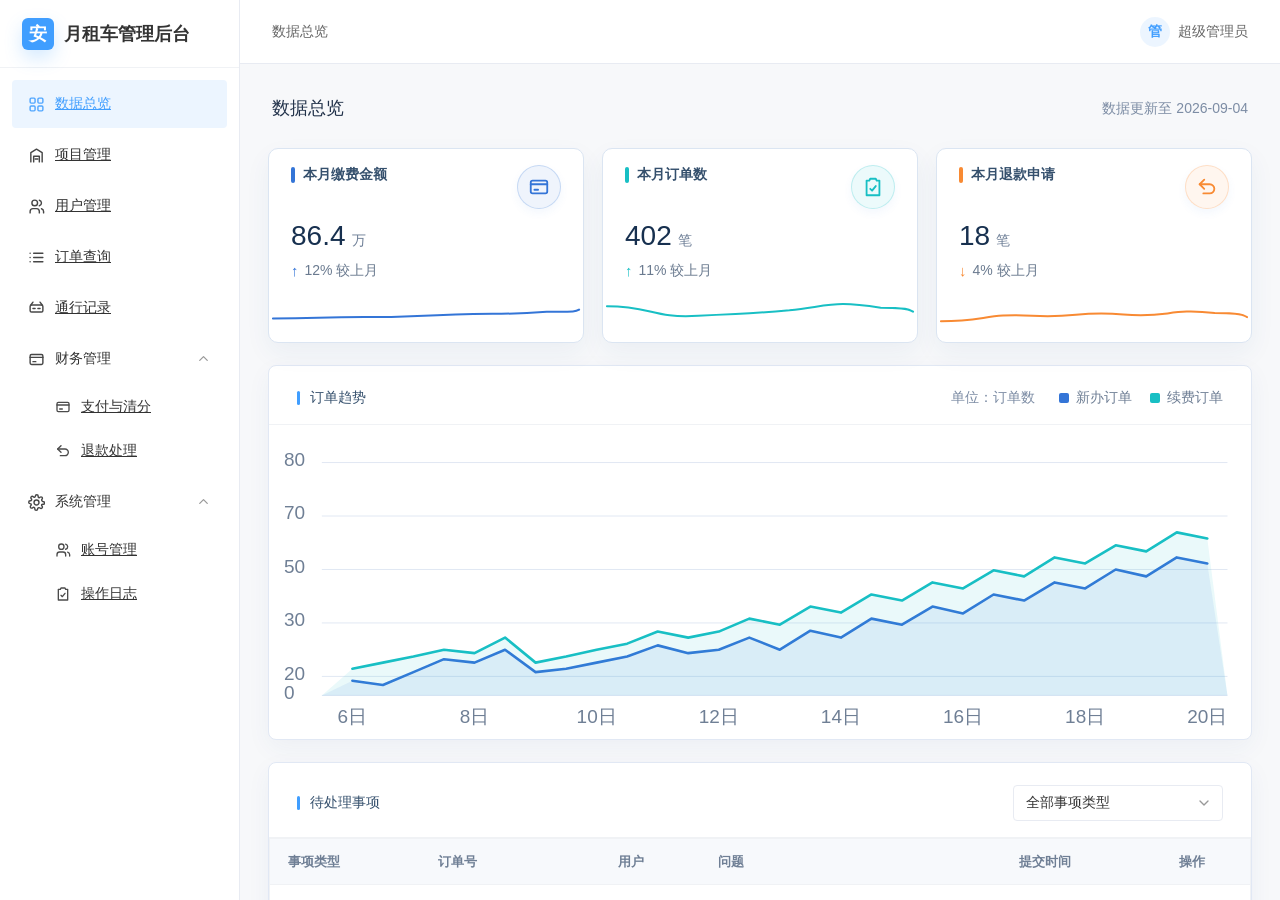
==== commit c0e3ab82: "顶栏去掉「消息/帮助」入口；账号管理新增头像列" ====
--- a/pages/dashboard.html
+++ b/pages/dashboard.html
@@ -32,7 +32,7 @@
     <main class="main">
       <header class="topbar">
         <div class="breadcrumb">数据总览</div>
-        <div class="topbar-actions"><span>消息 6</span><span>帮助</span><div class="account"><span class="avatar">管</span><span>超级管理员</span></div></div>
+        <div class="topbar-actions"><div class="account"><span class="avatar">管</span><span>超级管理员</span></div></div>
       </header>
       <section class="page">
         <div class="dashboard-page">
--- a/css/common.css
+++ b/css/common.css
@@ -346,11 +346,11 @@
 
 table { width: 100%; border-collapse: collapse; table-layout: fixed; font-size: 14px; border: 1px solid var(--as-border-light); }
 
-th { height: 54px; padding: 0 18px; background: var(--as-bg-table-head); color: var(--as-text-main); text-align: left; font-weight: 700; border-bottom: 1px solid var(--as-border-light); border-right: 1px solid var(--as-border-light); }
+th { height: 54px; padding: 0 18px; background: var(--as-bg-table-head); color: var(--as-text-main); text-align: left; font-weight: 700; border-bottom: 1px solid var(--as-border-light); }
 
 th:last-child { border-right: 0; }
 
-td { height: 56px; padding: 0 18px; color: var(--as-text-main); border-bottom: 1px solid var(--as-border-light); border-right: 1px solid var(--as-border-light); white-space: nowrap; overflow: hidden; text-overflow: ellipsis; }
+td { height: 56px; padding: 0 18px; color: var(--as-text-main); border-bottom: 1px solid var(--as-border-light); white-space: nowrap; overflow: hidden; text-overflow: ellipsis; }
 
 td:last-child { border-right: 0; }
 
@@ -447,6 +447,8 @@
 .modal-tip { margin: 0 0 16px; color: var(--as-text-sub); font-size: 13px; line-height: 1.7; }
 
 .modal-tip strong { color: var(--as-text-main); }
+
+.modal-order-summary { margin: 0 0 18px; color: var(--as-text-main); font-size: 14px; font-weight: 400; line-height: 1.6; }
 
 .modal-form-field label { display: block; margin-bottom: 8px; color: var(--as-text-main); font-size: 15px; font-weight: 700; }
 
@@ -564,6 +566,57 @@
 
 .modal-field-error:empty { display: none; }
 
+/* 日期选择器：对齐 Ant Design DatePicker —— 点整块输入框弹出日历面板，点选日期回填 */
+.date-picker { position: relative; }
+
+.date-picker-trigger { display: flex; align-items: center; justify-content: space-between; gap: 8px; width: 100%; text-align: left; cursor: pointer; }
+
+.date-picker-trigger:hover { border-color: var(--as-primary); }
+
+.date-picker-trigger.is-open { border-color: var(--as-primary); box-shadow: 0 0 0 3px var(--as-primary-soft); }
+
+.date-picker-text { flex: 1; min-width: 0; overflow: hidden; white-space: nowrap; text-overflow: ellipsis; }
+
+.date-picker-text.is-placeholder { color: var(--as-text-muted); }
+
+.date-picker-icon { width: 16px; height: 16px; flex: none; stroke: var(--as-text-muted); stroke-width: 1.8; fill: none; stroke-linecap: round; stroke-linejoin: round; }
+
+.date-picker-panel { position: fixed; z-index: 40; padding: 12px; background: #fff; border: 1px solid var(--as-border-light); border-radius: 8px; box-shadow: 0 8px 24px rgba(36, 56, 128, .16); }
+
+.date-picker-panel.hidden { display: none; }
+
+.date-picker-head { display: flex; align-items: center; gap: 2px; margin-bottom: 6px; }
+
+.date-picker-nav { width: 28px; height: 28px; display: grid; place-items: center; border: 0; background: transparent; border-radius: 4px; color: var(--as-text-sub); font-size: 14px; line-height: 1; }
+
+.date-picker-nav:hover { background: #f2f5fa; color: var(--as-primary); }
+
+.date-picker-title { flex: 1; text-align: center; color: var(--as-text-main); font-size: 14px; font-weight: 700; }
+
+.date-picker-week, .date-picker-grid { display: grid; grid-template-columns: repeat(7, minmax(0, 1fr)); }
+
+.date-picker-week span { height: 28px; display: grid; place-items: center; color: var(--as-text-muted); font-size: 12px; }
+
+.date-picker-day { height: 32px; border: 0; background: transparent; border-radius: 4px; color: var(--as-text-main); font-size: 13px; }
+
+.date-picker-day:hover { background: #f2f5fa; }
+
+.date-picker-day.is-outside { color: var(--as-text-muted); }
+
+.date-picker-day.is-today { color: var(--as-primary); font-weight: 700; }
+
+.date-picker-day.is-selected { background: var(--as-primary); color: #fff; font-weight: 700; }
+
+.date-picker-day.is-selected:hover { background: var(--as-primary-hover); }
+
+.date-picker-day.is-disabled { color: #c9ced6; cursor: not-allowed; }
+
+.date-picker-day.is-disabled:hover { background: transparent; }
+
+.date-picker-foot { margin-top: 6px; padding-top: 8px; border-top: 1px solid var(--as-border-light); text-align: center; }
+
+.date-picker-foot .btn-text { color: var(--as-primary); }
+
 .empty { height: 180px; display: grid; place-items: center; color: var(--as-text-muted); }
 
 @media (max-width: 1180px) {
--- a/css/pages/dashboard.css
+++ b/css/pages/dashboard.css
@@ -198,33 +198,31 @@
 
 .dashboard-finance-table-wrap { overflow-x: auto; }
 
-.dashboard-finance-summary-table { width: 100%; min-width: 900px; border-collapse: collapse; table-layout: fixed; color: #425873; font-size: 14px; font-weight: 400; }
-
-.dashboard-finance-summary-table th { height: 46px; padding: 0 14px; background: #f7f9fc; color: #6f7f95; font-size: 14px; font-weight: 400; text-align: left; white-space: nowrap; }
-
-.dashboard-finance-summary-table td { height: 52px; padding: 0 14px; border-top: 1px solid #edf1f7; color: #425873; font-size: 14px; font-weight: 400; font-variant-numeric: tabular-nums; white-space: nowrap; }
-
-.dashboard-finance-summary-table th:nth-child(1),
-.dashboard-finance-summary-table td:nth-child(1) { width: 86px; }
-
-.dashboard-finance-summary-table th:nth-child(2),
-.dashboard-finance-summary-table td:nth-child(2) { width: 124px; }
-
-.dashboard-finance-summary-table th:nth-child(3),
-.dashboard-finance-summary-table td:nth-child(3),
-.dashboard-finance-summary-table th:nth-child(5),
-.dashboard-finance-summary-table td:nth-child(5),
-.dashboard-finance-summary-table th:nth-child(7),
-.dashboard-finance-summary-table td:nth-child(7),
-.dashboard-finance-summary-table th:nth-child(9),
-.dashboard-finance-summary-table td:nth-child(9) { width: 82px; }
-
-.dashboard-finance-summary-table th:nth-child(4),
-.dashboard-finance-summary-table td:nth-child(4),
-.dashboard-finance-summary-table th:nth-child(6),
-.dashboard-finance-summary-table td:nth-child(6),
-.dashboard-finance-summary-table th:nth-child(8),
-.dashboard-finance-summary-table td:nth-child(8) { width: 126px; }
+/* 收支汇总表沿用全局表格样式（css/common.css 的 table / th / td），
+   这里只负责最小宽度与各列宽度，保持与订单、用户等列表页一致的外观 */
+.dashboard-finance-table-wrap table { min-width: 1088px; }
+
+.dashboard-finance-table-wrap table th:nth-child(1),
+.dashboard-finance-table-wrap table td:nth-child(1) { width: 112px; }
+
+.dashboard-finance-table-wrap table th:nth-child(2),
+.dashboard-finance-table-wrap table td:nth-child(2) { width: 142px; }
+
+.dashboard-finance-table-wrap table th:nth-child(3),
+.dashboard-finance-table-wrap table td:nth-child(3),
+.dashboard-finance-table-wrap table th:nth-child(5),
+.dashboard-finance-table-wrap table td:nth-child(5),
+.dashboard-finance-table-wrap table th:nth-child(7),
+.dashboard-finance-table-wrap table td:nth-child(7),
+.dashboard-finance-table-wrap table th:nth-child(9),
+.dashboard-finance-table-wrap table td:nth-child(9) { width: 96px; }
+
+.dashboard-finance-table-wrap table th:nth-child(4),
+.dashboard-finance-table-wrap table td:nth-child(4),
+.dashboard-finance-table-wrap table th:nth-child(6),
+.dashboard-finance-table-wrap table td:nth-child(6),
+.dashboard-finance-table-wrap table th:nth-child(8),
+.dashboard-finance-table-wrap table td:nth-child(8) { width: 152px; }
 
 .dashboard-finance-change { color: #6f7f95; font-size: 13px; font-weight: 400; }
 
